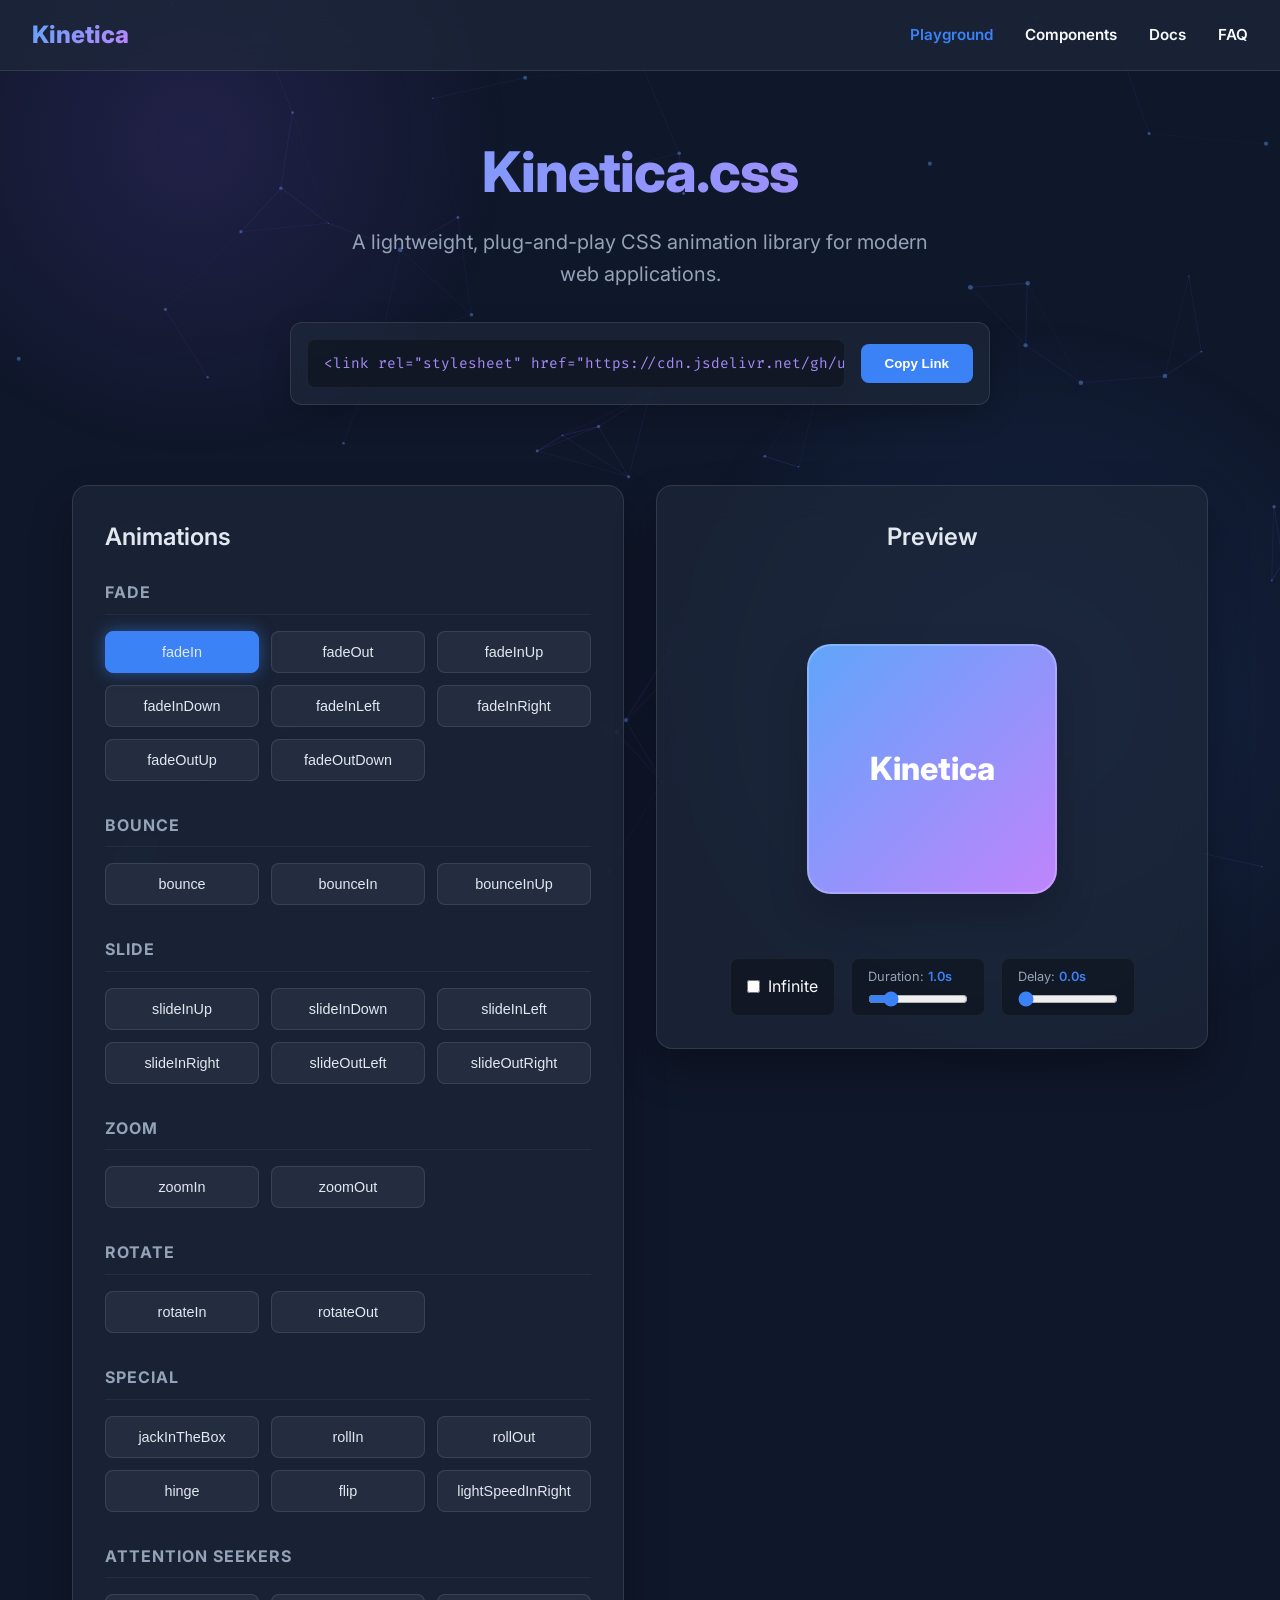
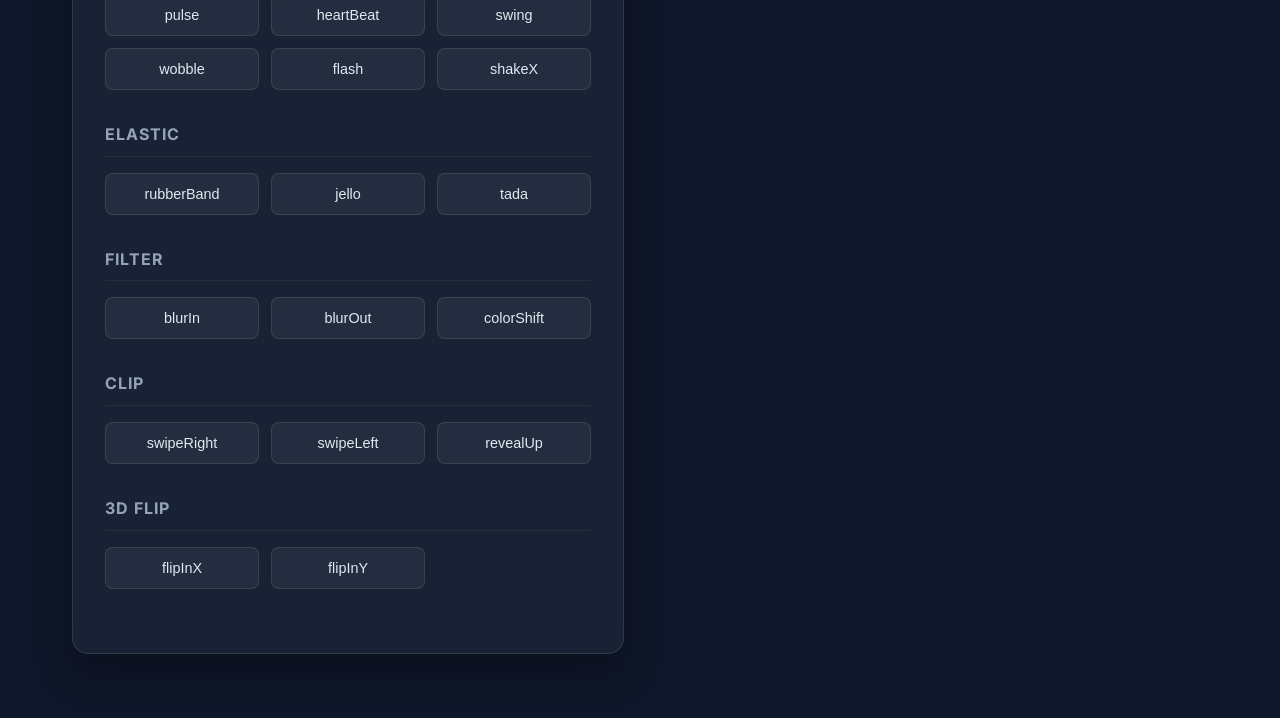
==== index.html @ c9d7f705 "First Upload of the kinetica" ====
<!DOCTYPE html>
<html lang="en">
<head>
    <meta charset="UTF-8">
    <meta name="viewport" content="width=device-width, initial-scale=1.0">
    <title>Kinetica.css - Modern Animation Library</title>
    <!-- Google Fonts -->
    <link rel="preconnect" href="https://fonts.googleapis.com">
    <link rel="preconnect" href="https://fonts.gstatic.com" crossorigin>
    <link href="https://fonts.googleapis.com/css2?family=Inter:wght@400;600;800&family=Fira+Code&display=swap" rel="stylesheet">
    <!-- Styles -->
    <link rel="stylesheet" href="styles.css">
    <link rel="stylesheet" href="kinetica.css">
</head>
<body>
    <canvas id="particleCanvas"></canvas>
    <div class="bg-glow"></div>
    <div class="bg-glow-2"></div>

    <nav class="navbar">
        <a href="index.html" class="nav-brand">Kinetica</a>
        <button class="menu-toggle">
            <span></span><span></span><span></span>
        </button>
        <div class="nav-links">
            <a href="index.html" class="active">Playground</a>
            <a href="components.html">Components</a>
            <a href="docs.html">Docs</a>
            <a href="faq.html">FAQ</a>
        </div>
    </nav>

    <header>
        <h1 class="logo">Kinetica.css</h1>
        <p class="subtitle">A lightweight, plug-and-play CSS animation library for modern web applications.</p>
        
        <div class="cdn-container">
            <div class="cdn-code" id="cdnCode">&lt;link rel="stylesheet" href="https://cdn.jsdelivr.net/gh/user/kinetica@1.0.0/kinetica.min.css"&gt;</div>
            <button class="copy-btn" id="copyBtn">Copy Link</button>
        </div>
    </header>

    <main class="playground-main">
        <div class="panel" data-animate="fadeInLeft">
            <h2>Animations</h2>
            <div id="animationsContainer">
                <!-- Animation groups injected by JS -->
            </div>
        </div>

        <div class="panel preview-container" data-animate="fadeInRight">
            <h2>Preview</h2>
            <div class="box animated" id="previewBox">
                Kinetica
            </div>
            
            <div class="controls">
                <div class="control-group">
                    <input type="checkbox" id="infiniteToggle">
                    <label for="infiniteToggle">Infinite</label>
                </div>
                <div class="control-group slider-group">
                    <label for="durationSlider">Duration: <span id="durationVal">1.0s</span></label>
                    <input type="range" id="durationSlider" min="0.1" max="5.0" step="0.1" value="1.0">
                </div>
                <div class="control-group slider-group">
                    <label for="delaySlider">Delay: <span id="delayVal">0.0s</span></label>
                    <input type="range" id="delaySlider" min="0.0" max="3.0" step="0.1" value="0.0">
                </div>
            </div>
        </div>
    </main>

    <script src="mobile-menu.js"></script>
    <script src="particles.js"></script>
    <script src="scroll-animate.js"></script>
    <script src="app.js"></script>
</body>
</html>
---- styles.css ----
:root {
    --bg-primary: #0f172a;
    --bg-secondary: #1e293b;
    --text-primary: #f8fafc;
    --text-secondary: #94a3b8;
    --accent: #3b82f6;
    --accent-glow: rgba(59, 130, 246, 0.5);
    --glass-bg: rgba(30, 41, 59, 0.7);
    --glass-border: rgba(255, 255, 255, 0.1);
}

* {
    box-sizing: border-box;
    margin: 0;
    padding: 0;
}

body {
    font-family: 'Inter', -apple-system, BlinkMacSystemFont, 'Segoe UI', Roboto, Helvetica, Arial, sans-serif;
    background-color: var(--bg-primary);
    color: var(--text-primary);
    line-height: 1.6;
    min-height: 100vh;
    display: flex;
    flex-direction: column;
    overflow-x: hidden;
}

/* Background elements */
.bg-glow {
    position: fixed;
    top: -20%;
    left: -10%;
    width: 50vw;
    height: 50vw;
    background: radial-gradient(circle, rgba(139,92,246,0.15) 0%, rgba(15,23,42,0) 70%);
    border-radius: 50%;
    z-index: -1;
    pointer-events: none;
}

.bg-glow-2 {
    position: fixed;
    bottom: -20%;
    right: -10%;
    width: 60vw;
    height: 60vw;
    background: radial-gradient(circle, rgba(59,130,246,0.15) 0%, rgba(15,23,42,0) 70%);
    border-radius: 50%;
    z-index: -1;
    pointer-events: none;
}

header {
    text-align: center;
    padding: 8rem 2rem 2rem;
}

.logo {
    font-size: 3.5rem;
    font-weight: 800;
    background: linear-gradient(135deg, #60a5fa, #c084fc);
    -webkit-background-clip: text;
    -webkit-text-fill-color: transparent;
    margin-bottom: 0.5rem;
    letter-spacing: -1px;
}

.subtitle {
    color: var(--text-secondary);
    font-size: 1.25rem;
    max-width: 600px;
    margin: 0 auto 2rem;
}

.cdn-container {
    background: var(--glass-bg);
    backdrop-filter: blur(12px);
    -webkit-backdrop-filter: blur(12px);
    border: 1px solid var(--glass-border);
    border-radius: 12px;
    padding: 1rem;
    display: flex;
    align-items: center;
    max-width: 700px;
    margin: 0 auto 3rem;
    box-shadow: 0 10px 30px rgba(0,0,0,0.2);
}

.cdn-code {
    flex: 1;
    font-family: 'Fira Code', monospace;
    font-size: 0.9rem;
    color: #a78bfa;
    background: rgba(0,0,0,0.3);
    padding: 0.75rem 1rem;
    border-radius: 8px;
    overflow-x: auto;
    white-space: nowrap;
    border: 1px solid rgba(255,255,255,0.05);
}

.copy-btn {
    background: var(--accent);
    color: white;
    border: none;
    padding: 0.75rem 1.5rem;
    border-radius: 8px;
    margin-left: 1rem;
    font-weight: 600;
    cursor: pointer;
    transition: all 0.2s;
}

.copy-btn:hover {
    background: #2563eb;
    box-shadow: 0 0 15px var(--accent-glow);
}

main {
    flex: 1;
    width: 100%;
    max-width: 1200px;
    margin: 0 auto;
    padding: 0 2rem 4rem;
}

.playground-main {
    display: grid;
    grid-template-columns: 1fr 1fr;
    gap: 2rem;
}

.panel {
    background: var(--glass-bg);
    backdrop-filter: blur(16px);
    -webkit-backdrop-filter: blur(16px);
    border: 1px solid var(--glass-border);
    border-radius: 16px;
    padding: 2rem;
    box-shadow: 0 20px 40px rgba(0,0,0,0.3);
}

.panel h2 {
    font-size: 1.5rem;
    margin-bottom: 1.5rem;
    font-weight: 600;
    color: #e2e8f0;
}

.anim-group {
    margin-bottom: 2rem;
}

.anim-group h3 {
    font-size: 1rem;
    color: var(--text-secondary);
    margin-bottom: 1rem;
    text-transform: uppercase;
    letter-spacing: 1px;
    border-bottom: 1px solid rgba(255,255,255,0.05);
    padding-bottom: 0.5rem;
}

.grid {
    display: grid;
    grid-template-columns: repeat(auto-fill, minmax(130px, 1fr));
    gap: 0.75rem;
}

.anim-btn {
    background: rgba(255,255,255,0.05);
    border: 1px solid rgba(255,255,255,0.1);
    color: #e2e8f0;
    padding: 0.75rem;
    border-radius: 8px;
    cursor: pointer;
    font-size: 0.9rem;
    transition: all 0.2s;
}

.anim-btn:hover {
    background: rgba(255,255,255,0.1);
    transform: translateY(-2px);
}

.anim-btn.active {
    background: var(--accent);
    border-color: var(--accent);
    box-shadow: 0 0 15px var(--accent-glow);
}

.preview-container {
    display: flex;
    flex-direction: column;
    align-items: center;
    position: sticky;
    top: 2rem;
    align-self: start;
}

.box {
    width: 250px;
    height: 250px;
    background: linear-gradient(135deg, #60a5fa, #c084fc);
    border-radius: 24px;
    display: flex;
    align-items: center;
    justify-content: center;
    font-size: 2rem;
    font-weight: 800;
    color: white;
    box-shadow: 0 20px 40px rgba(0,0,0,0.2), inset 0 0 0 2px rgba(255,255,255,0.2);
    margin: 4rem 0;
}

.controls {
    width: 100%;
    display: flex;
    gap: 1rem;
    flex-wrap: wrap;
    justify-content: center;
    margin-top: auto;
}

.control-group {
    display: flex;
    align-items: center;
    gap: 0.5rem;
    background: rgba(0,0,0,0.3);
    padding: 0.5rem 1rem;
    border-radius: 8px;
    border: 1px solid rgba(255,255,255,0.05);
}

.control-group select, .control-group input[type="checkbox"] {
    background: transparent;
    color: #e2e8f0;
    border: none;
    outline: none;
    font-size: 0.9rem;
}
.control-group select option {
    background: var(--bg-secondary);
}

.slider-group {
    flex-direction: column;
    align-items: flex-start;
    gap: 0.2rem;
}

.slider-group label {
    font-size: 0.8rem;
    color: #94a3b8;
}

.slider-group span {
    color: var(--accent);
    font-weight: 600;
}

.slider-group input[type="range"] {
    width: 100px;
    accent-color: var(--accent);
    cursor: pointer;
}

@media (max-width: 900px) {
    .playground-main {
        grid-template-columns: 1fr;
    }
    .preview-container {
        position: relative;
        top: 0;
    }
}

/* Navbar */
.navbar {
    position: fixed;
    top: 0;
    left: 0;
    width: 100%;
    padding: 1rem 2rem;
    background: var(--glass-bg);
    backdrop-filter: blur(12px);
    -webkit-backdrop-filter: blur(12px);
    border-bottom: 1px solid var(--glass-border);
    display: flex;
    justify-content: space-between;
    align-items: center;
    z-index: 1000;
}

.nav-brand {
    font-weight: 800;
    font-size: 1.5rem;
    background: linear-gradient(135deg, #60a5fa, #c084fc);
    -webkit-background-clip: text;
    -webkit-text-fill-color: transparent;
    text-decoration: none;
}

.nav-links {
    display: flex;
    gap: 2rem;
}

.nav-links a {
    color: var(--text-primary);
    text-decoration: none;
    font-size: 0.95rem;
    font-weight: 600;
    transition: color 0.2s;
}

.nav-links a:hover, .nav-links a.active {
    color: var(--accent);
}

/* Text Pages (Docs & FAQ) */
.page-header {
    text-align: center;
    padding: 8rem 2rem 3rem;
}

.page-header h1 {
    font-size: 3rem;
    font-weight: 800;
    margin-bottom: 1rem;
}

.prose {
    max-width: 800px;
    margin: 0 auto;
    padding: 2rem;
    background: var(--glass-bg);
    backdrop-filter: blur(16px);
    border: 1px solid var(--glass-border);
    border-radius: 16px;
    box-shadow: 0 20px 40px rgba(0,0,0,0.3);
}

.prose h2 {
    font-size: 1.8rem;
    color: #e2e8f0;
    margin: 2rem 0 1rem;
    padding-bottom: 0.5rem;
    border-bottom: 1px solid rgba(255,255,255,0.05);
}

.prose h2:first-child {
    margin-top: 0;
}

.prose p {
    margin-bottom: 1.5rem;
    color: var(--text-secondary);
}

.prose code {
    background: rgba(0,0,0,0.3);
    padding: 0.2rem 0.4rem;
    border-radius: 4px;
    font-family: 'Fira Code', monospace;
    font-size: 0.9em;
    color: #a78bfa;
}

.prose pre {
    background: rgba(0,0,0,0.4);
    padding: 1.5rem;
    border-radius: 8px;
    overflow-x: auto;
    margin-bottom: 1.5rem;
    border: 1px solid rgba(255,255,255,0.05);
}

.prose pre code {
    background: transparent;
    padding: 0;
    color: #e2e8f0;
}

.prose ul, .prose ol {
    margin-bottom: 1.5rem;
    padding-left: 1.5rem;
    color: var(--text-secondary);
}

.prose li {
    margin-bottom: 0.5rem;
}

.faq-item {
    margin-bottom: 1.5rem;
    background: rgba(0,0,0,0.2);
    border: 1px solid var(--glass-border);
    border-radius: 8px;
    overflow: hidden;
}

.faq-item summary {
    font-size: 1.1rem;
    font-weight: 600;
    color: #e2e8f0;
    padding: 1rem 1.5rem;
    cursor: pointer;
    list-style: none; /* Hide default arrow in modern browsers */
    display: flex;
    justify-content: space-between;
    align-items: center;
}

/* Custom arrow for summary */
.faq-item summary::after {
    content: '+';
    font-size: 1.5rem;
    line-height: 1;
    color: var(--accent);
    transition: transform 0.3s;
}

.faq-item[open] summary::after {
    transform: rotate(45deg);
}

.faq-item summary::-webkit-details-marker {
    display: none; /* Hide default arrow in Safari */
}

.faq-content {
    padding: 0 1.5rem 1.5rem;
}

.faq-content p {
    margin-bottom: 0;
}

/* Particles Canvas */
#particleCanvas {
    position: fixed;
    top: 0;
    left: 0;
    width: 100vw;
    height: 100vh;
    z-index: -2;
    pointer-events: none;
}

/* Mobile Navbar Toggle */
.menu-toggle {
    display: none;
    flex-direction: column;
    gap: 5px;
    cursor: pointer;
    background: transparent;
    border: none;
    padding: 0.5rem;
}

.menu-toggle span {
    width: 25px;
    height: 3px;
    background-color: var(--text-primary);
    border-radius: 3px;
    transition: all 0.3s;
}

/* Responsive Media Queries */
@media (max-width: 768px) {
    .menu-toggle {
        display: flex;
    }
    
    .nav-links {
        position: absolute;
        top: 100%;
        left: 0;
        width: 100%;
        background: rgba(30, 41, 59, 0.95);
        backdrop-filter: blur(12px);
        -webkit-backdrop-filter: blur(12px);
        flex-direction: column;
        align-items: center;
        padding: 1.5rem 0;
        gap: 1.5rem;
        border-bottom: 1px solid var(--glass-border);
        clip-path: polygon(0 0, 100% 0, 100% 0, 0 0);
        transition: clip-path 0.3s ease-out;
    }
    
    .nav-links.show {
        clip-path: polygon(0 0, 100% 0, 100% 100%, 0 100%);
    }

    .page-header h1 {
        font-size: 2rem;
    }

    .logo {
        font-size: 2.2rem;
    }

    .subtitle {
        font-size: 1rem;
        padding: 0 1rem;
    }

    .cdn-container {
        flex-direction: column;
        gap: 1rem;
    }

    .copy-btn {
        margin-left: 0;
        width: 100%;
    }
    
    .panel {
        padding: 1.5rem;
    }
}
---- kinetica.css ----
/*!
 * Kinetica.css
 * A modern, lightweight CSS animation library.
 */

:root {
  --kinetica-duration: 1s;
  --kinetica-delay: 1s;
}

.animated {
  animation-duration: var(--kinetica-duration);
  animation-fill-mode: both;
}

/* Utilities */
.animated.infinite { animation-iteration-count: infinite; }
.animated.delay-1s { animation-delay: 1s; }
.animated.delay-2s { animation-delay: 2s; }
.animated.delay-3s { animation-delay: 3s; }
.animated.faster { animation-duration: 0.5s; }
.animated.fast { animation-duration: 0.8s; }
.animated.slow { animation-duration: 2s; }
.animated.slower { animation-duration: 3s; }

/* 1. Fade Animations */
@keyframes fadeIn { from { opacity: 0; } to { opacity: 1; } }
.fadeIn { animation-name: fadeIn; }

@keyframes fadeOut { from { opacity: 1; } to { opacity: 0; } }
.fadeOut { animation-name: fadeOut; }

@keyframes fadeInUp { from { opacity: 0; transform: translate3d(0, 100%, 0); } to { opacity: 1; transform: translate3d(0, 0, 0); } }
.fadeInUp { animation-name: fadeInUp; }

@keyframes fadeInDown { from { opacity: 0; transform: translate3d(0, -100%, 0); } to { opacity: 1; transform: translate3d(0, 0, 0); } }
.fadeInDown { animation-name: fadeInDown; }

@keyframes fadeInLeft { from { opacity: 0; transform: translate3d(-100%, 0, 0); } to { opacity: 1; transform: translate3d(0, 0, 0); } }
.fadeInLeft { animation-name: fadeInLeft; }

@keyframes fadeInRight { from { opacity: 0; transform: translate3d(100%, 0, 0); } to { opacity: 1; transform: translate3d(0, 0, 0); } }
.fadeInRight { animation-name: fadeInRight; }

@keyframes fadeOutUp { from { opacity: 1; } to { opacity: 0; transform: translate3d(0, -100%, 0); } }
.fadeOutUp { animation-name: fadeOutUp; }

@keyframes fadeOutDown { from { opacity: 1; } to { opacity: 0; transform: translate3d(0, 100%, 0); } }
.fadeOutDown { animation-name: fadeOutDown; }

/* 2. Bounce Animations */
@keyframes bounce {
  0%, 20%, 53%, 80%, 100% { animation-timing-function: cubic-bezier(0.215, 0.61, 0.355, 1); transform: translate3d(0, 0, 0); }
  40%, 43% { animation-timing-function: cubic-bezier(0.755, 0.05, 0.855, 0.06); transform: translate3d(0, -30px, 0); }
  70% { animation-timing-function: cubic-bezier(0.755, 0.05, 0.855, 0.06); transform: translate3d(0, -15px, 0); }
  90% { transform: translate3d(0, -4px, 0); }
}
.bounce { animation-name: bounce; transform-origin: center bottom; }

@keyframes bounceIn {
  from, 20%, 40%, 60%, 80%, to { animation-timing-function: cubic-bezier(0.215, 0.61, 0.355, 1); }
  0% { opacity: 0; transform: scale3d(0.3, 0.3, 0.3); }
  20% { transform: scale3d(1.1, 1.1, 1.1); }
  40% { transform: scale3d(0.9, 0.9, 0.9); }
  60% { opacity: 1; transform: scale3d(1.03, 1.03, 1.03); }
  80% { transform: scale3d(0.97, 0.97, 0.97); }
  to { opacity: 1; transform: scale3d(1, 1, 1); }
}
.bounceIn { animation-name: bounceIn; }

@keyframes bounceInUp {
  from, 60%, 75%, 90%, to { animation-timing-function: cubic-bezier(0.215, 0.61, 0.355, 1); }
  from { opacity: 0; transform: translate3d(0, 3000px, 0); }
  60% { opacity: 1; transform: translate3d(0, -20px, 0); }
  75% { transform: translate3d(0, 10px, 0); }
  90% { transform: translate3d(0, -5px, 0); }
  to { transform: translate3d(0, 0, 0); }
}
.bounceInUp { animation-name: bounceInUp; }

/* 3. Slide Animations */
@keyframes slideInUp { from { transform: translate3d(0, 100%, 0); visibility: visible; } to { transform: translate3d(0, 0, 0); } }
.slideInUp { animation-name: slideInUp; }

@keyframes slideInDown { from { transform: translate3d(0, -100%, 0); visibility: visible; } to { transform: translate3d(0, 0, 0); } }
.slideInDown { animation-name: slideInDown; }

@keyframes slideInLeft { from { transform: translate3d(-100%, 0, 0); visibility: visible; } to { transform: translate3d(0, 0, 0); } }
.slideInLeft { animation-name: slideInLeft; }

@keyframes slideInRight { from { transform: translate3d(100%, 0, 0); visibility: visible; } to { transform: translate3d(0, 0, 0); } }
.slideInRight { animation-name: slideInRight; }

@keyframes slideOutLeft { from { transform: translate3d(0, 0, 0); } to { visibility: hidden; transform: translate3d(-100%, 0, 0); } }
.slideOutLeft { animation-name: slideOutLeft; }

@keyframes slideOutRight { from { transform: translate3d(0, 0, 0); } to { visibility: hidden; transform: translate3d(100%, 0, 0); } }
.slideOutRight { animation-name: slideOutRight; }

/* 4. Zoom Animations */
@keyframes zoomIn { from { opacity: 0; transform: scale3d(0.3, 0.3, 0.3); } 50% { opacity: 1; } }
.zoomIn { animation-name: zoomIn; }

@keyframes zoomOut { from { opacity: 1; } 50% { opacity: 0; transform: scale3d(0.3, 0.3, 0.3); } to { opacity: 0; } }
.zoomOut { animation-name: zoomOut; }

/* 5. Rotate Animations */
@keyframes rotateIn { from { transform: rotate3d(0, 0, 1, -200deg); opacity: 0; } to { transform: translate3d(0, 0, 0); opacity: 1; } }
.rotateIn { animation-name: rotateIn; }

@keyframes rotateOut { from { opacity: 1; } to { transform: rotate3d(0, 0, 1, 200deg); opacity: 0; } }
.rotateOut { animation-name: rotateOut; }

/* 6. Special Animations */
@keyframes jackInTheBox {
  from { opacity: 0; transform: scale(0.1) rotate(30deg); transform-origin: center bottom; }
  50% { transform: rotate(-10deg); }
  70% { transform: rotate(3deg); }
  to { opacity: 1; transform: scale(1); }
}
.jackInTheBox { animation-name: jackInTheBox; }

@keyframes rollIn {
  from { opacity: 0; transform: translate3d(-100%, 0, 0) rotate3d(0, 0, 1, -120deg); }
  to { opacity: 1; transform: translate3d(0, 0, 0); }
}
.rollIn { animation-name: rollIn; }

@keyframes rollOut {
  from { opacity: 1; }
  to { opacity: 0; transform: translate3d(100%, 0, 0) rotate3d(0, 0, 1, 120deg); }
}
.rollOut { animation-name: rollOut; }

@keyframes hinge {
  0% { transform-origin: top left; animation-timing-function: ease-in-out; }
  20%, 60% { transform: rotate3d(0, 0, 1, 80deg); transform-origin: top left; animation-timing-function: ease-in-out; }
  40%, 80% { transform: rotate3d(0, 0, 1, 60deg); transform-origin: top left; animation-timing-function: ease-in-out; opacity: 1; }
  to { transform: translate3d(0, 700px, 0); opacity: 0; }
}
.hinge { animation-name: hinge; }

@keyframes flip {
  from { transform: perspective(400px) scale3d(1, 1, 1) translate3d(0, 0, 0) rotate3d(0, 1, 0, -360deg); animation-timing-function: ease-out; }
  40% { transform: perspective(400px) scale3d(1, 1, 1) translate3d(0, 0, 150px) rotate3d(0, 1, 0, -190deg); animation-timing-function: ease-out; }
  50% { transform: perspective(400px) scale3d(1, 1, 1) translate3d(0, 0, 150px) rotate3d(0, 1, 0, -170deg); animation-timing-function: ease-in; }
  80% { transform: perspective(400px) scale3d(0.95, 0.95, 0.95) translate3d(0, 0, 0) rotate3d(0, 1, 0, 0deg); animation-timing-function: ease-in; }
  to { transform: perspective(400px) scale3d(1, 1, 1) translate3d(0, 0, 0) rotate3d(0, 1, 0, 0deg); animation-timing-function: ease-in; }
}
.flip { backface-visibility: visible; animation-name: flip; }

@keyframes lightSpeedInRight {
  from { transform: translate3d(100%, 0, 0) skewX(-30deg); opacity: 0; }
  60% { transform: skewX(20deg); opacity: 1; }
  80% { transform: skewX(-5deg); }
  to { transform: translate3d(0, 0, 0); }
}
.lightSpeedInRight { animation-name: lightSpeedInRight; animation-timing-function: ease-out; }

/* 7. Attention Seekers */
@keyframes pulse {
  from, to { transform: scale3d(1, 1, 1); }
  50% { transform: scale3d(1.05, 1.05, 1.05); }
}
.pulse { animation-name: pulse; animation-timing-function: ease-in-out; }

@keyframes heartBeat {
  0% { transform: scale(1); }
  14% { transform: scale(1.3); }
  28% { transform: scale(1); }
  42% { transform: scale(1.3); }
  70% { transform: scale(1); }
}
.heartBeat { animation-name: heartBeat; animation-duration: calc(var(--kinetica-duration) * 1.3); animation-timing-function: ease-in-out; }

@keyframes swing {
  20% { transform: rotate3d(0, 0, 1, 15deg); }
  40% { transform: rotate3d(0, 0, 1, -10deg); }
  60% { transform: rotate3d(0, 0, 1, 5deg); }
  80% { transform: rotate3d(0, 0, 1, -5deg); }
  to { transform: rotate3d(0, 0, 1, 0deg); }
}
.swing { transform-origin: top center; animation-name: swing; }

@keyframes wobble {
  from { transform: translate3d(0, 0, 0); }
  15% { transform: translate3d(-25%, 0, 0) rotate3d(0, 0, 1, -5deg); }
  30% { transform: translate3d(20%, 0, 0) rotate3d(0, 0, 1, 3deg); }
  45% { transform: translate3d(-15%, 0, 0) rotate3d(0, 0, 1, -3deg); }
  60% { transform: translate3d(10%, 0, 0) rotate3d(0, 0, 1, 2deg); }
  75% { transform: translate3d(-5%, 0, 0) rotate3d(0, 0, 1, -1deg); }
  to { transform: translate3d(0, 0, 0); }
}
.wobble { animation-name: wobble; }

@keyframes flash {
  from, 50%, to { opacity: 1; }
  25%, 75% { opacity: 0; }
}
.flash { animation-name: flash; }

@keyframes shakeX {
  from, to { transform: translate3d(0, 0, 0); }
  10%, 30%, 50%, 70%, 90% { transform: translate3d(-10px, 0, 0); }
  20%, 40%, 60%, 80% { transform: translate3d(10px, 0, 0); }
}
.shakeX { animation-name: shakeX; }

/* 8. Elastic Animations */
@keyframes rubberBand {
  from { transform: scale3d(1, 1, 1); }
  30% { transform: scale3d(1.25, 0.75, 1); }
  40% { transform: scale3d(0.75, 1.25, 1); }
  50% { transform: scale3d(1.15, 0.85, 1); }
  65% { transform: scale3d(0.95, 1.05, 1); }
  75% { transform: scale3d(1.05, 0.95, 1); }
  to { transform: scale3d(1, 1, 1); }
}
.rubberBand { animation-name: rubberBand; }

@keyframes jello {
  from, 11.1%, to { transform: translate3d(0, 0, 0); }
  22.2% { transform: skewX(-12.5deg) skewY(-12.5deg); }
  33.3% { transform: skewX(6.25deg) skewY(6.25deg); }
  44.4% { transform: skewX(-3.125deg) skewY(-3.125deg); }
  55.5% { transform: skewX(1.5625deg) skewY(1.5625deg); }
  66.6% { transform: skewX(-0.78125deg) skewY(-0.78125deg); }
  77.7% { transform: skewX(0.390625deg) skewY(0.390625deg); }
  88.8% { transform: skewX(-0.1953125deg) skewY(-0.1953125deg); }
}
.jello { animation-name: jello; transform-origin: center; }

@keyframes tada {
  from { transform: scale3d(1, 1, 1); }
  10%, 20% { transform: scale3d(0.9, 0.9, 0.9) rotate3d(0, 0, 1, -3deg); }
  30%, 50%, 70%, 90% { transform: scale3d(1.1, 1.1, 1.1) rotate3d(0, 0, 1, 3deg); }
  40%, 60%, 80% { transform: scale3d(1.1, 1.1, 1.1) rotate3d(0, 0, 1, -3deg); }
  to { transform: scale3d(1, 1, 1); }
}
.tada { animation-name: tada; }

/* 9. Filter Animations (Blur/Color) */
@keyframes blurIn {
  from { filter: blur(20px); opacity: 0; }
  to { filter: blur(0); opacity: 1; }
}
.blurIn { animation-name: blurIn; }

@keyframes blurOut {
  from { filter: blur(0); opacity: 1; }
  to { filter: blur(20px); opacity: 0; }
}
.blurOut { animation-name: blurOut; }

@keyframes colorShift {
  0% { filter: hue-rotate(0deg); }
  50% { filter: hue-rotate(180deg); }
  100% { filter: hue-rotate(360deg); }
}
.colorShift { animation-name: colorShift; animation-duration: calc(var(--kinetica-duration) * 2); }

/* 10. Clip Animations */
@keyframes swipeRight {
  from { clip-path: polygon(0 0, 0 0, 0 100%, 0% 100%); opacity: 0; }
  to { clip-path: polygon(0 0, 100% 0, 100% 100%, 0% 100%); opacity: 1; }
}
.swipeRight { animation-name: swipeRight; }

@keyframes swipeLeft {
  from { clip-path: polygon(100% 0, 100% 0, 100% 100%, 100% 100%); opacity: 0; }
  to { clip-path: polygon(0 0, 100% 0, 100% 100%, 0% 100%); opacity: 1; }
}
.swipeLeft { animation-name: swipeLeft; }

@keyframes revealUp {
  from { clip-path: polygon(0 100%, 100% 100%, 100% 100%, 0 100%); opacity: 0; transform: translateY(20px); }
  to { clip-path: polygon(0 0, 100% 0, 100% 100%, 0 100%); opacity: 1; transform: translateY(0); }
}
.revealUp { animation-name: revealUp; }

/* 11. Flip 3D Extensions */
@keyframes flipInX {
  from { transform: perspective(400px) rotate3d(1, 0, 0, 90deg); animation-timing-function: ease-in; opacity: 0; }
  40% { transform: perspective(400px) rotate3d(1, 0, 0, -20deg); animation-timing-function: ease-in; }
  60% { transform: perspective(400px) rotate3d(1, 0, 0, 10deg); opacity: 1; }
  80% { transform: perspective(400px) rotate3d(1, 0, 0, -5deg); }
  to { transform: perspective(400px); }
}
.flipInX { backface-visibility: visible !important; animation-name: flipInX; }

@keyframes flipInY {
  from { transform: perspective(400px) rotate3d(0, 1, 0, 90deg); animation-timing-function: ease-in; opacity: 0; }
  40% { transform: perspective(400px) rotate3d(0, 1, 0, -20deg); animation-timing-function: ease-in; }
  60% { transform: perspective(400px) rotate3d(0, 1, 0, 10deg); opacity: 1; }
  80% { transform: perspective(400px) rotate3d(0, 1, 0, -5deg); }
  to { transform: perspective(400px); }
}
.flipInY { backface-visibility: visible !important; animation-name: flipInY; }
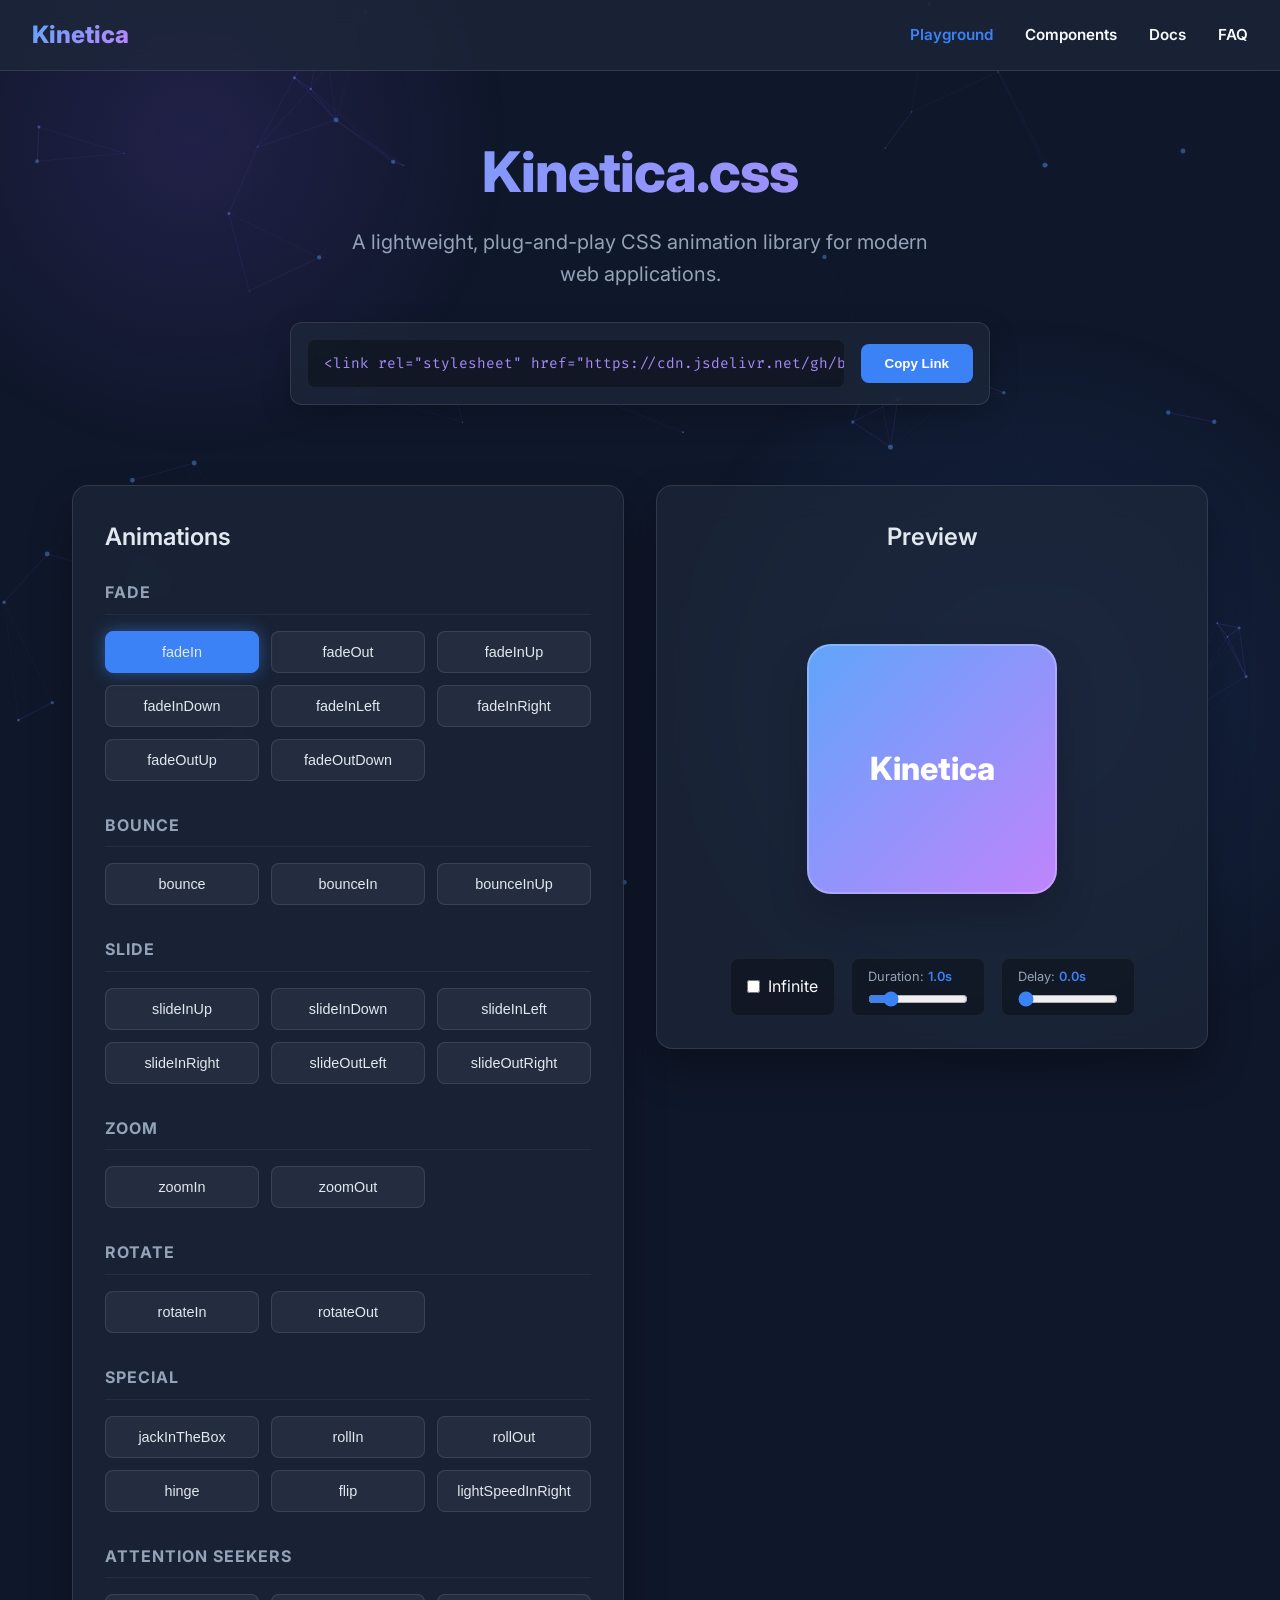
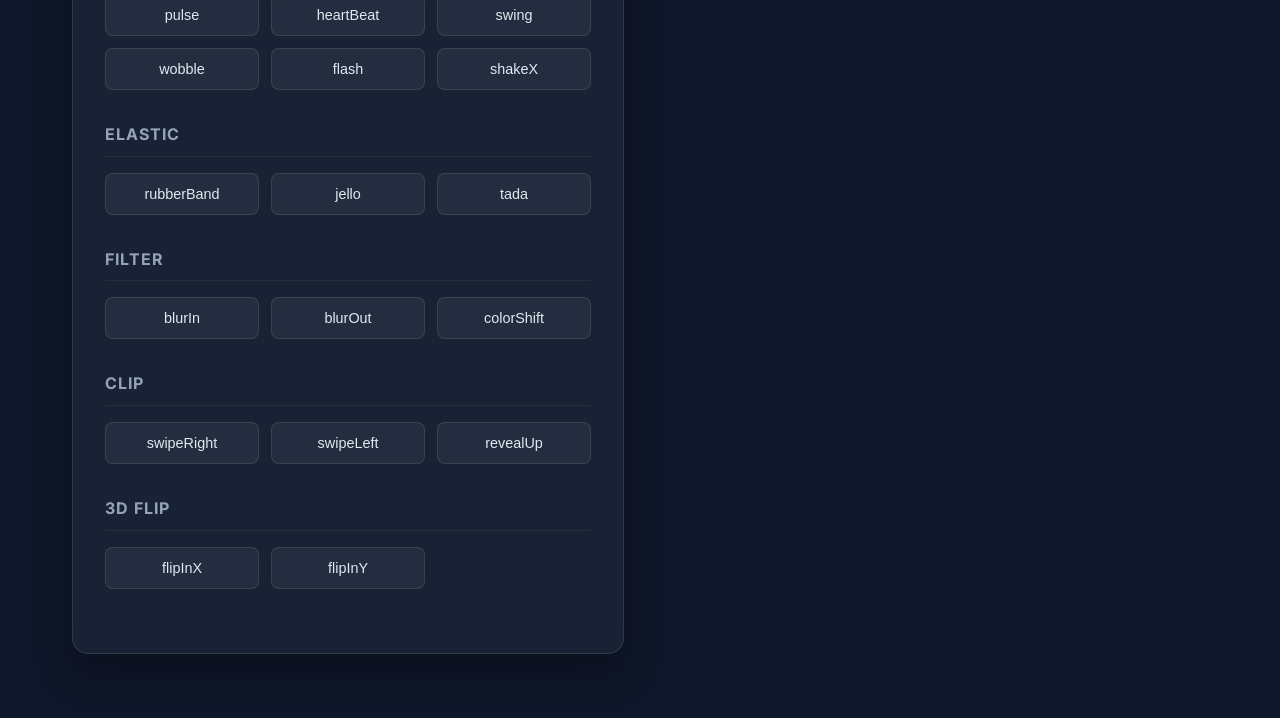
==== commit afb1ad0e: "Added the new jsdelivr link to the index.html" ====
--- a/index.html
+++ b/index.html
@@ -35,7 +35,7 @@
         <p class="subtitle">A lightweight, plug-and-play CSS animation library for modern web applications.</p>
         
         <div class="cdn-container">
-            <div class="cdn-code" id="cdnCode">&lt;link rel="stylesheet" href="https://cdn.jsdelivr.net/gh/user/kinetica@1.0.0/kinetica.min.css"&gt;</div>
+            <div class="cdn-code" id="cdnCode">&lt;link rel="stylesheet" href="https://cdn.jsdelivr.net/gh/brightlabssolution-jpg/kinetica/kinetica.css"&gt;</div>
             <button class="copy-btn" id="copyBtn">Copy Link</button>
         </div>
     </header>
